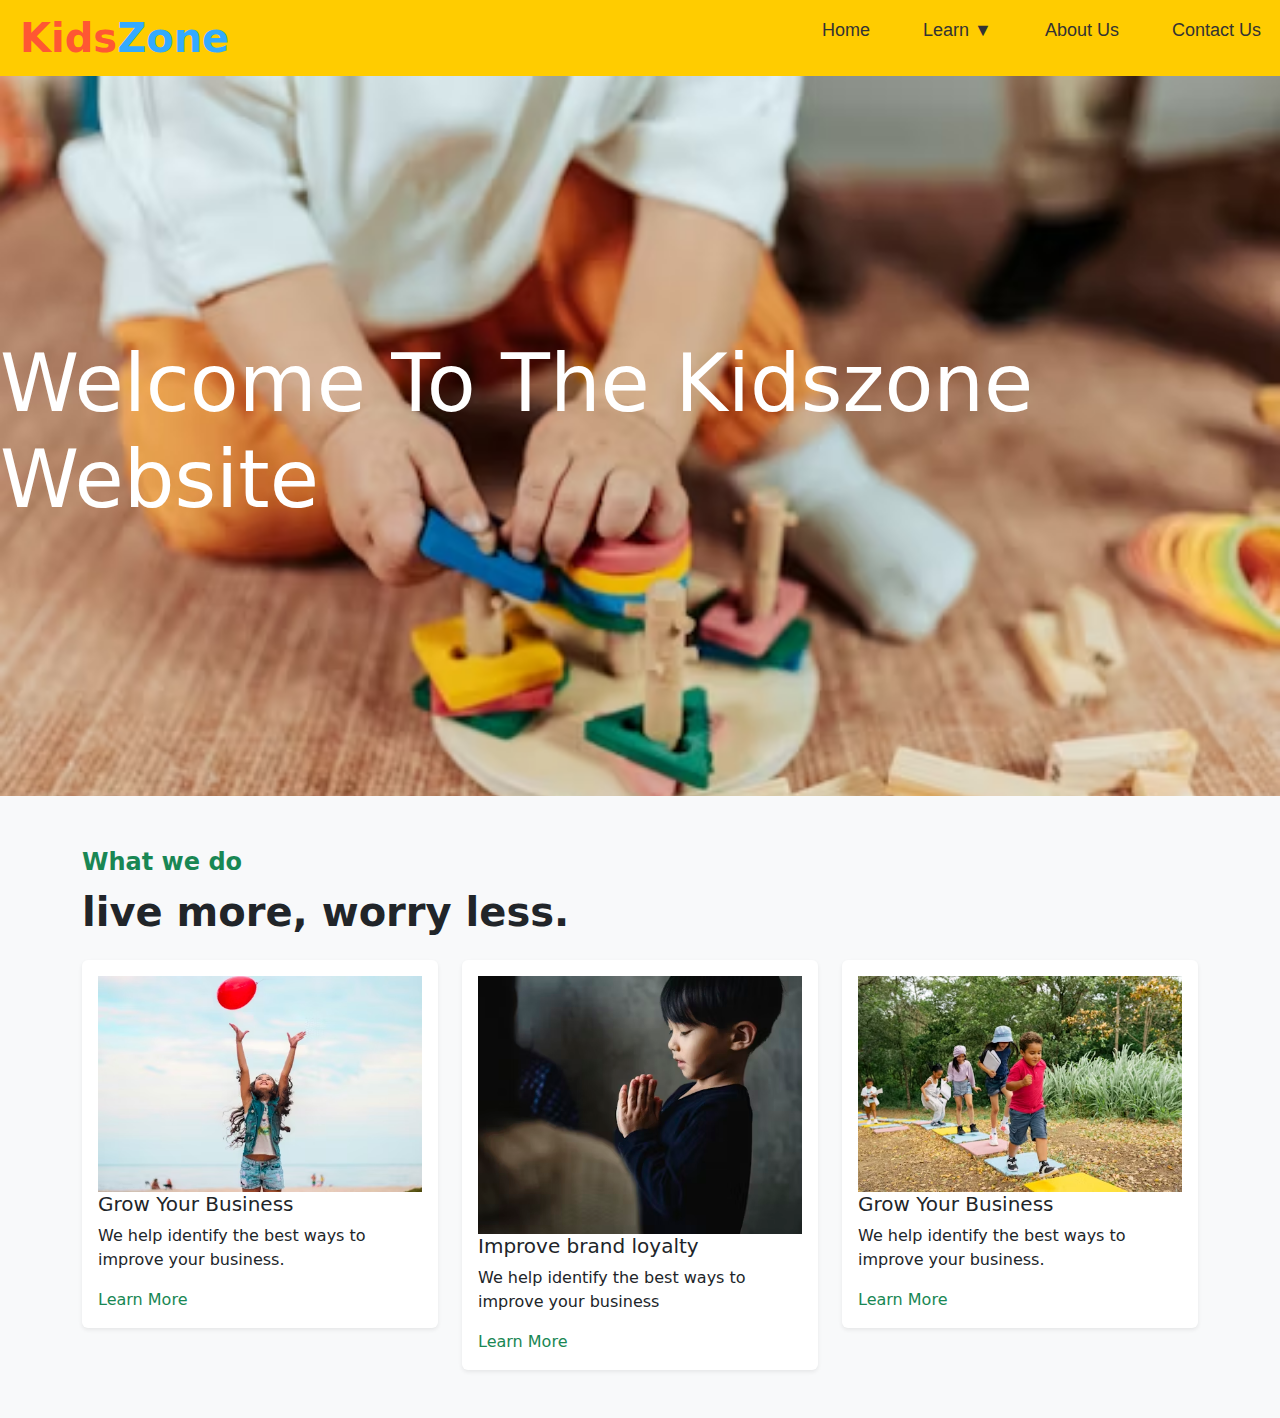
==== Index.html @ 968e3f82 "1stsection" ====
<!DOCTYPE html>
<html lang="en">

<head>
    <meta charset="UTF-8">
    <meta name="viewport" content="width=device-width, initial-scale=1.0">
    <title>KidsZone Navbar</title>
    <link rel="stylesheet" href="styles.css">
    <link href="https://cdn.jsdelivr.net/npm/bootstrap@5.3.3/dist/css/bootstrap.min.css" rel="stylesheet"
        integrity="sha384-QWTKZyjpPEjISv5WaRU9OFeRpok6YctnYmDr5pNlyT2bRjXh0JMhjY6hW+ALEwIH" crossorigin="anonymous">
    <script defer src="script.js"></script>
</head>

<body>
    <nav class="navbar">
        <div class="logo">Kids<span>Zone</span></div>
        <div class="menu-toggle" id="mobile-menu">☰</div>
        <ul class="nav-links">
            <li><a href="#">Home</a></li>
            <li class="dropdown">
                <a href="#">Learn ▼</a>
                <ul class="dropdown-menu">
                    <li><a href="#">ABCs</a></li>
                    <li><a href="#">Numbers</a></li>
                    <li><a href="#">Colors</a></li>
                    <li><a href="#">Animals</a></li>
                </ul>
            </li>
            <li><a href="#">About Us</a></li>
            <li><a href="#">Contact Us</a></li>
        </ul>
    </nav>
   <!-- BANNER -->
    <div class="banner">
        <h1>Welcome To The Kidszone Website</h1>
    </div>

    <section class=" bg-light py-5 ">
        <div class="container">
            <p class="text-success text-upercase fw-bold fs-4 mb-2">What we do</p>
            <h1 class="text-dark fw-bold mb-4 ">live more, worry less.</h1>
            <div class="row">
                <div class="col-md-4">
                    <div class="card border-0 shadow-sm">
                        <div class="card-body">
                            <div>
                                <img src="images/photo-1531325082793-ca7c9db6a4c1.avif" alt="" class="img-fluid">
                            </div>
                            <h5 class="card-title">Grow Your Business</h5>
                            <p class="card-text">We help identify the best ways to improve your business.</p>
                            <a href="#" class="text-decoration-none text-success">Learn More</a>
                        </div>
                    </div>
                </div>
                <div class="col-md-4">
                    <div class="card border-0 shadow-sm">
                        <div class="card-body">
                            <div>
                                <img src="images/premium_photo-1723809829562-9ea00a4bbc70.avif" alt="" class="img-fluid">
                            </div>
                            <h5 class="card-title">Improve brand loyalty</h5>
                            <p class="card-text">We help identify the best ways to improve your business</p>
                            <a href="#" class="text-decoration-none text-success">Learn More</a>
                        </div>
                    </div>
                </div>
                <div class="col-md-4">
                    <div class="card border-0 shadow-sm">
                        <div class="card-body">
                            <div>
                                <img src="images/premium_photo-1686920245950-58617c8a602e.avif" alt="" class="img-fluid">
                            </div>
                            <h5 class="card-title">Grow Your Business</h5>
                            <p class="card-text">We help identify the best ways to improve your business.</p>
                            <a href="#" class="text-decoration-none text-success">Learn More</a>
                        </div>
                    </div>
                </div>
            </div>
        </div>
        </div>


    </section>

 
</body>
<script src="https://cdn.jsdelivr.net/npm/bootstrap@5.3.3/dist/js/bootstrap.bundle.min.js"
    integrity="sha384-YvpcrYf0tY3lHB60NNkmXc5s9fDVZLESaAA55NDzOxhy9GkcIdslK1eN7N6jIeHz"
    crossorigin="anonymous"></script>

</html>
---- styles.css ----
body {
    font-family: Arial, sans-serif;
    margin: 0;
    padding: 0;
    background-color: #f7f7f7;
}

.navbar {
    display: flex;
    justify-content: space-between;
    align-items: center;
    background-color: #ffcc00;
    padding: 15px 20px;
    position: relative;
}

.logo {
    font-size: 40px;
    font-weight: bold;
    color: #ff5733;
    margin-left: 20px;
}

.logo span {
    color: #33aaff;
}

.nav-links {
    list-style: none;
    display: flex;
    gap: 15px;
}

.nav-links li {
    position: relative;
}

.nav-links a {
    text-decoration: none;
    color: #333;
    font-size: 18px;
    padding: 8px 19px;
    font-family: sans-serif;
}

.dropdown-menu {
    display: none;
    position: absolute;
    background: white;
    list-style: none;
    padding: 10px;
    border-radius: 5px;
    top: 100%;
    left: 0;
    box-shadow: 0px 4px 6px rgba(0, 0, 0, 0.1);
}
.dropdown:hover .dropdown-menu {
    display: block;

}

.menu-toggle {
    display: none;
    font-size: 24px;
    cursor: pointer;
}

@media (max-width: 768px) {
    .nav-links {
        display: none;
        flex-direction: column;
        background: #ffcc00;
        width: 100%;
        position: absolute;
        top: 50px;
        left: 0;
        padding: 10px;
    }

    .menu-toggle {
        display: block;
    }

    .nav-links.active {
        display: flex;
    }
}
.banner{
    width: 100%;
    height: 80vh;
    display: flex;
    justify-content: center;
    align-items: center;
    background-image: url(images/premium_photo-1701984401385-4e46c91b24a8.avif);
    background-size: cover;
    color: white;
}
.banner h1{
    font-size: 5rem;
}
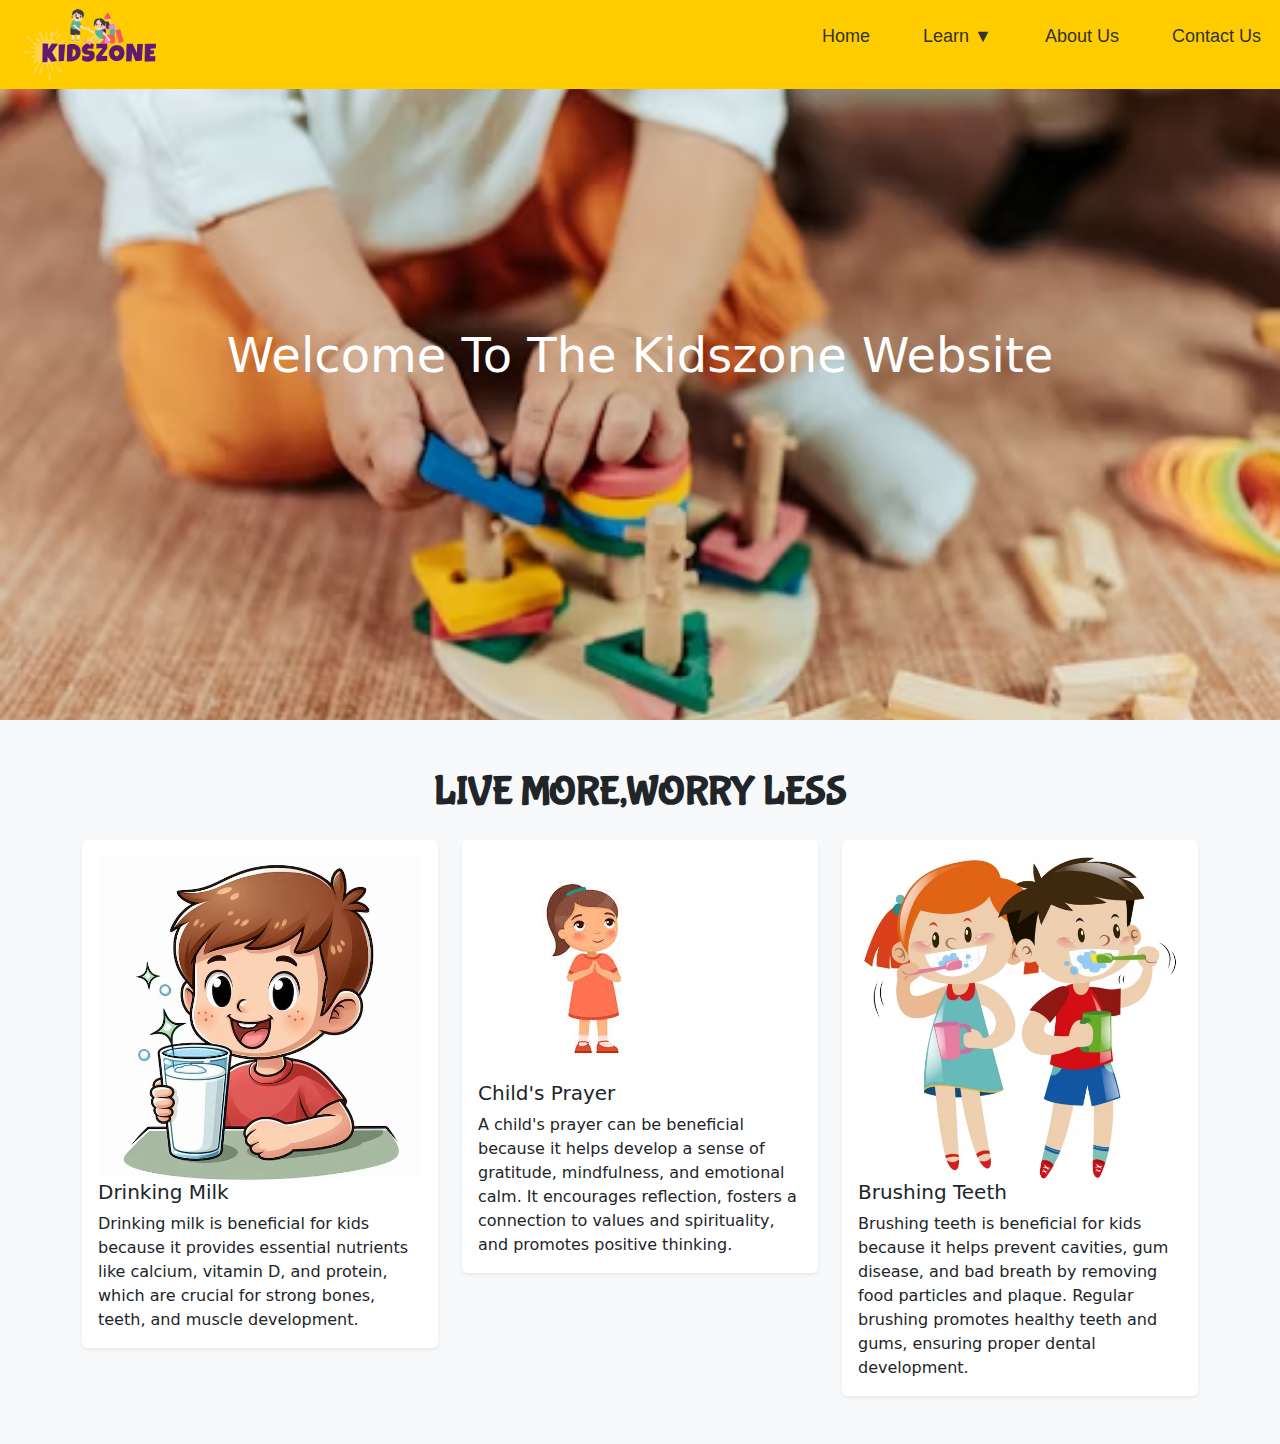
==== commit f592ca35: "added abchtml" ====
--- a/Index.html
+++ b/Index.html
@@ -4,23 +4,25 @@
 <head>
     <meta charset="UTF-8">
     <meta name="viewport" content="width=device-width, initial-scale=1.0">
-    <title>KidsZone Navbar</title>
+    <title>KidsZone</title>
     <link rel="stylesheet" href="styles.css">
     <link href="https://cdn.jsdelivr.net/npm/bootstrap@5.3.3/dist/css/bootstrap.min.css" rel="stylesheet"
         integrity="sha384-QWTKZyjpPEjISv5WaRU9OFeRpok6YctnYmDr5pNlyT2bRjXh0JMhjY6hW+ALEwIH" crossorigin="anonymous">
-    <script defer src="script.js"></script>
+    <link rel="preconnect" href="https://fonts.googleapis.com">
+<link rel="preconnect" href="https://fonts.gstatic.com" crossorigin>
+<link href="https://fonts.googleapis.com/css2?family=Bubblegum+Sans&display=swap" rel="stylesheet">
 </head>
 
 <body>
-    <nav class="navbar">
-        <div class="logo">Kids<span>Zone</span></div>
+    <nav class="navbar fixed-top">
+        <div class="logo "><img src="images/KIDSZOne-removebg-preview.png" alt=""></div>
         <div class="menu-toggle" id="mobile-menu">☰</div>
         <ul class="nav-links">
             <li><a href="#">Home</a></li>
             <li class="dropdown">
                 <a href="#">Learn ▼</a>
                 <ul class="dropdown-menu">
-                    <li><a href="#">ABCs</a></li>
+                    <li><a href="abc.html">ABCs</a></li>
                     <li><a href="#">Numbers</a></li>
                     <li><a href="#">Colors</a></li>
                     <li><a href="#">Animals</a></li>
@@ -32,23 +34,22 @@
     </nav>
    <!-- BANNER -->
     <div class="banner">
-        <h1>Welcome To The Kidszone Website</h1>
+        <h1 class="text-centre">Welcome To The Kidszone Website</h1>
     </div>
 
     <section class=" bg-light py-5 ">
         <div class="container">
-            <p class="text-success text-upercase fw-bold fs-4 mb-2">What we do</p>
-            <h1 class="text-dark fw-bold mb-4 ">live more, worry less.</h1>
+    
+           <center> <h1 class="text-dark fw-bold mb-4 font  ">LIVE MORE,WORRY LESS</h1></center>
             <div class="row">
                 <div class="col-md-4">
                     <div class="card border-0 shadow-sm">
                         <div class="card-body">
                             <div>
-                                <img src="images/photo-1531325082793-ca7c9db6a4c1.avif" alt="" class="img-fluid">
+                                <img src="images/cartoon-illustration-boy-drinking-glass-milk_608297-24737.avif" alt="" class="img-fluid">
                             </div>
-                            <h5 class="card-title">Grow Your Business</h5>
-                            <p class="card-text">We help identify the best ways to improve your business.</p>
-                            <a href="#" class="text-decoration-none text-success">Learn More</a>
+                            <h5 class="card-title">Drinking Milk</h5>
+                            <p class="card-text">Drinking milk is beneficial for kids because it provides essential nutrients like calcium, vitamin D, and protein, which are crucial for strong bones, teeth, and muscle development.</p>
                         </div>
                     </div>
                 </div>
@@ -56,11 +57,10 @@
                     <div class="card border-0 shadow-sm">
                         <div class="card-body">
                             <div>
-                                <img src="images/premium_photo-1723809829562-9ea00a4bbc70.avif" alt="" class="img-fluid">
+                                <img src="images/download.jpg" alt="" class="img-fluid">
                             </div>
-                            <h5 class="card-title">Improve brand loyalty</h5>
-                            <p class="card-text">We help identify the best ways to improve your business</p>
-                            <a href="#" class="text-decoration-none text-success">Learn More</a>
+                            <h5 class="card-title">Child's Prayer</h5>
+                            <p class="card-text">A child's prayer can be beneficial because it helps develop a sense of gratitude, mindfulness, and emotional calm. It encourages reflection, fosters a connection to values and spirituality, and promotes positive thinking.</p>
                         </div>
                     </div>
                 </div>
@@ -68,11 +68,10 @@
                     <div class="card border-0 shadow-sm">
                         <div class="card-body">
                             <div>
-                                <img src="images/premium_photo-1686920245950-58617c8a602e.avif" alt="" class="img-fluid">
+                                <img src="images/kids-brushing-their-teeth_1308-129.avif" alt="" class="img-fluid">
                             </div>
-                            <h5 class="card-title">Grow Your Business</h5>
-                            <p class="card-text">We help identify the best ways to improve your business.</p>
-                            <a href="#" class="text-decoration-none text-success">Learn More</a>
+                            <h5 class="card-title">Brushing Teeth</h5>
+                            <p class="card-text">Brushing teeth is beneficial for kids because it helps prevent cavities, gum disease, and bad breath by removing food particles and plaque. Regular brushing promotes healthy teeth and gums, ensuring proper dental development.</p>
                         </div>
                     </div>
                 </div>
@@ -88,5 +87,6 @@
 <script src="https://cdn.jsdelivr.net/npm/bootstrap@5.3.3/dist/js/bootstrap.bundle.min.js"
     integrity="sha384-YvpcrYf0tY3lHB60NNkmXc5s9fDVZLESaAA55NDzOxhy9GkcIdslK1eN7N6jIeHz"
     crossorigin="anonymous"></script>
+    <script defer src="script.js"></script>
 
 </html>--- a/styles.css
+++ b/styles.css
@@ -33,6 +33,7 @@
 
 .nav-links li {
     position: relative;
+    
 }
 
 .nav-links a {
@@ -96,5 +97,11 @@
     color: white;
 }
 .banner h1{
-    font-size: 5rem;
-}+    font-size: 3rem;
+}
+.logo img{
+width: 140px;
+}
+.font{
+    font-family: 'Bubblegum Sans';
+}
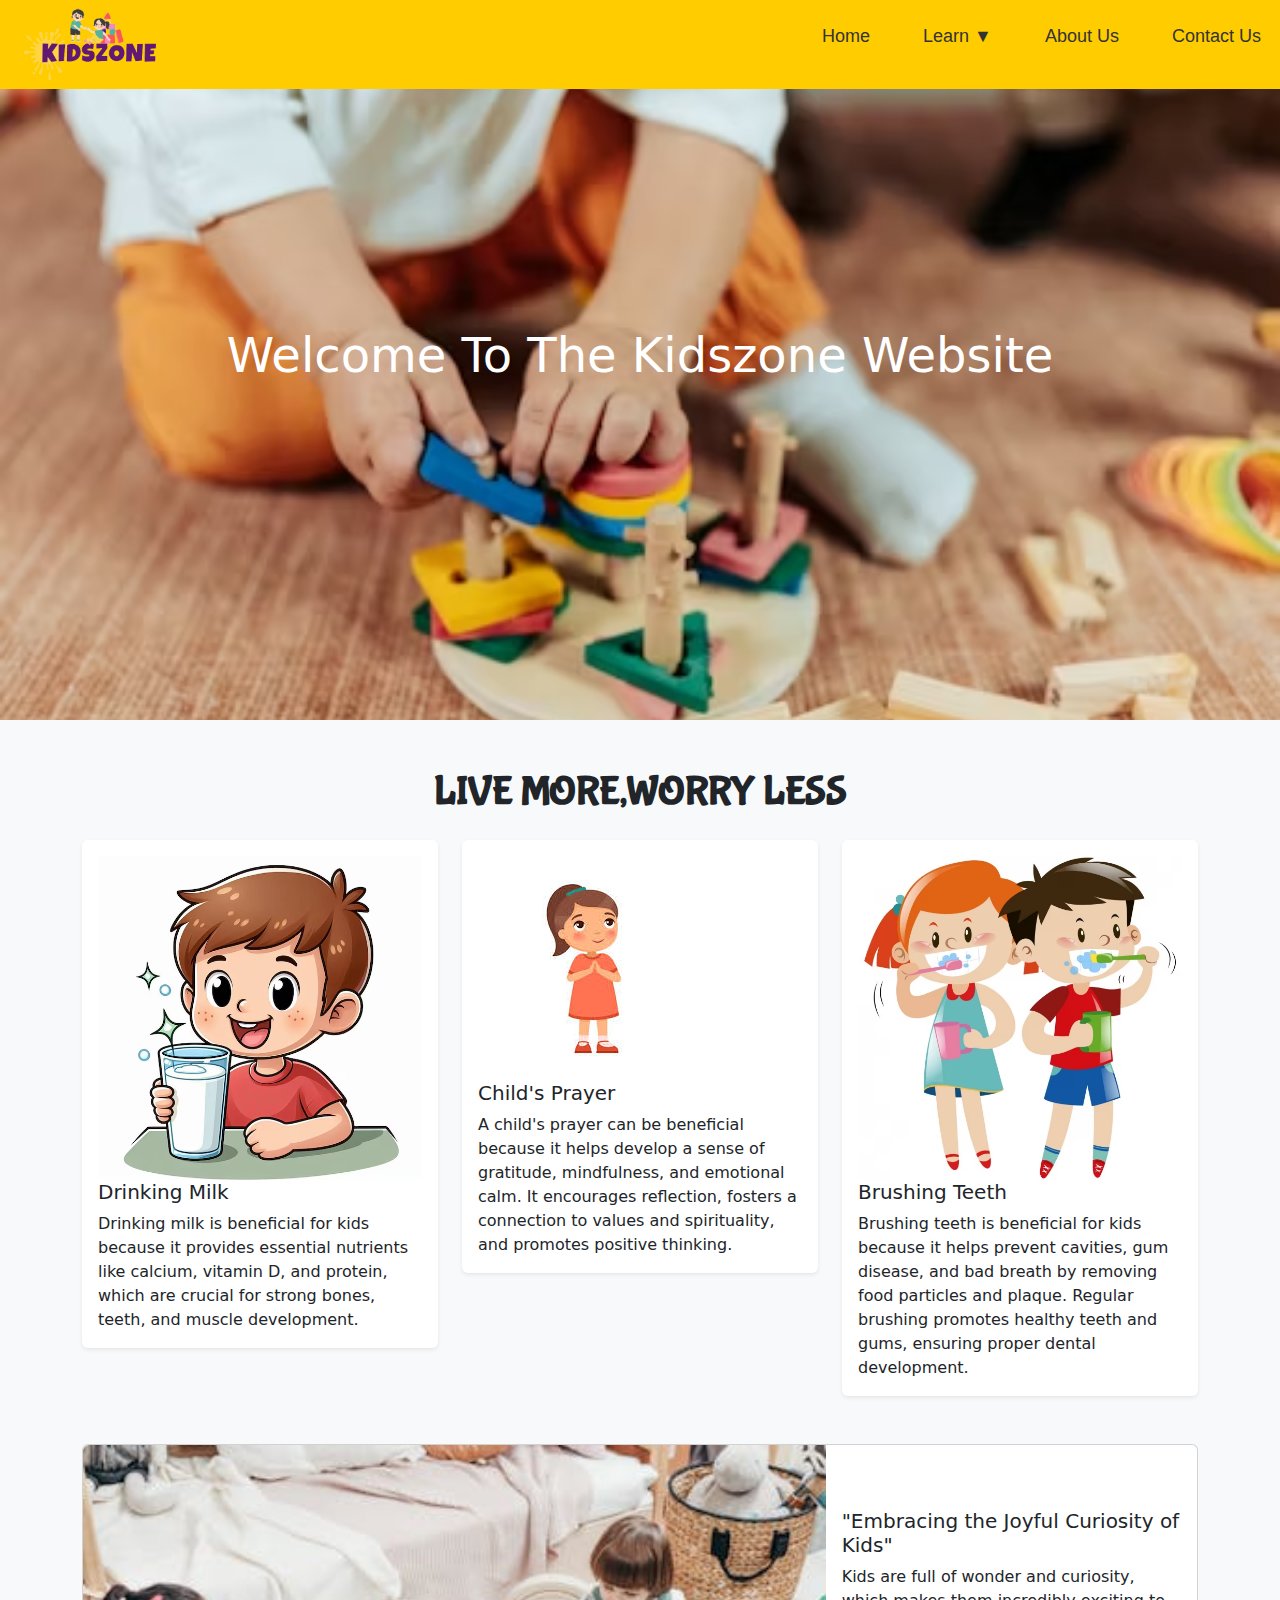
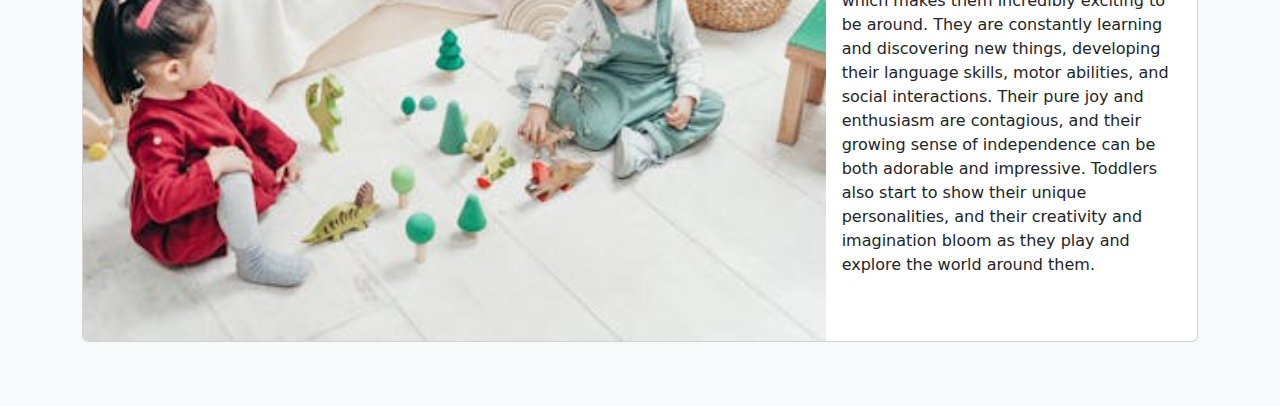
==== commit 4aae735f: "made changes" ====
--- a/Index.html
+++ b/Index.html
@@ -23,8 +23,8 @@
                 <a href="#">Learn ▼</a>
                 <ul class="dropdown-menu">
                     <li><a href="abc.html">ABCs</a></li>
-                    <li><a href="#">Numbers</a></li>
-                    <li><a href="#">Colors</a></li>
+                    <li><a href="number.html">Numbers</a></li>
+                    <li><a href="color .html">Colors</a></li>
                     <li><a href="#">Animals</a></li>
                 </ul>
             </li>
@@ -36,6 +36,7 @@
     <div class="banner">
         <h1 class="text-centre">Welcome To The Kidszone Website</h1>
     </div>
+    <!-- SECTION -->
 
     <section class=" bg-light py-5 ">
         <div class="container">
@@ -78,6 +79,21 @@
             </div>
         </div>
         </div>
+        <div class="container mt-5">
+        <div class="card mb-3" style="max-width: 1600px;">
+            <div class="row g-0">
+              <div class="col-md-8" id="kids-card">
+                <img src="images/toddler-img.jpeg" class="img-fluid rounded-start" alt="..." width="800px">
+              </div>
+              <div class="col-md-4">
+                <div class="card-body">
+                  <h5 class="card-title text-dark mt-5">"Embracing the Joyful Curiosity of Kids"</h5>
+                  <p class="card-text">Kids are full of wonder and curiosity, which makes them incredibly exciting to be around. They are constantly learning and discovering new things, developing their language skills, motor abilities, and social interactions. Their pure joy and enthusiasm are contagious, and their growing sense of independence can be both adorable and impressive. Toddlers also start to show their unique personalities, and their creativity and imagination bloom as they play and explore the world around them.</p>
+                </div>
+              </div>
+            </div>
+          </div>
+        </div>
 
 
     </section>
--- a/styles.css
+++ b/styles.css
@@ -47,7 +47,7 @@
 .dropdown-menu {
     display: none;
     position: absolute;
-    background: white;
+    background: rgb(255, 255, 255);
     list-style: none;
     padding: 10px;
     border-radius: 5px;
@@ -105,3 +105,6 @@
 .font{
     font-family: 'Bubblegum Sans';
 }
+#kids-card img{
+    border: #333;
+}
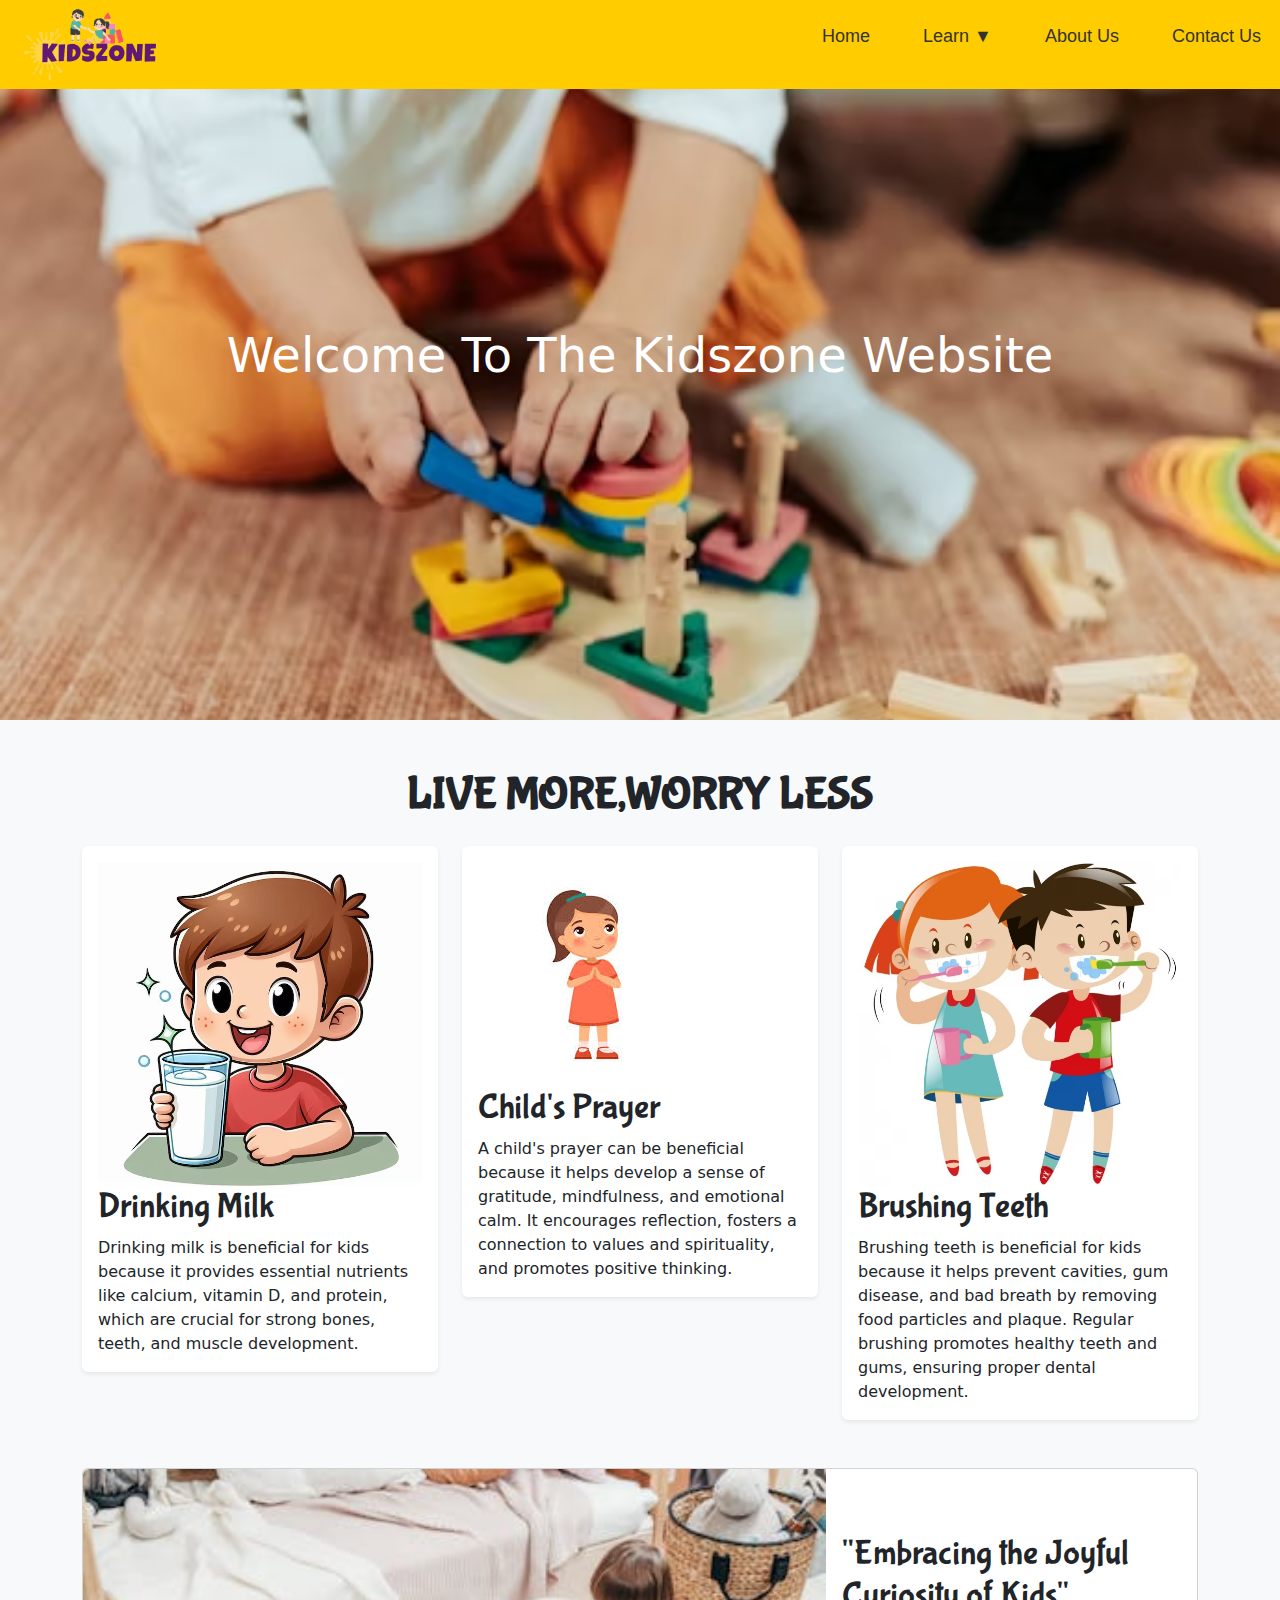
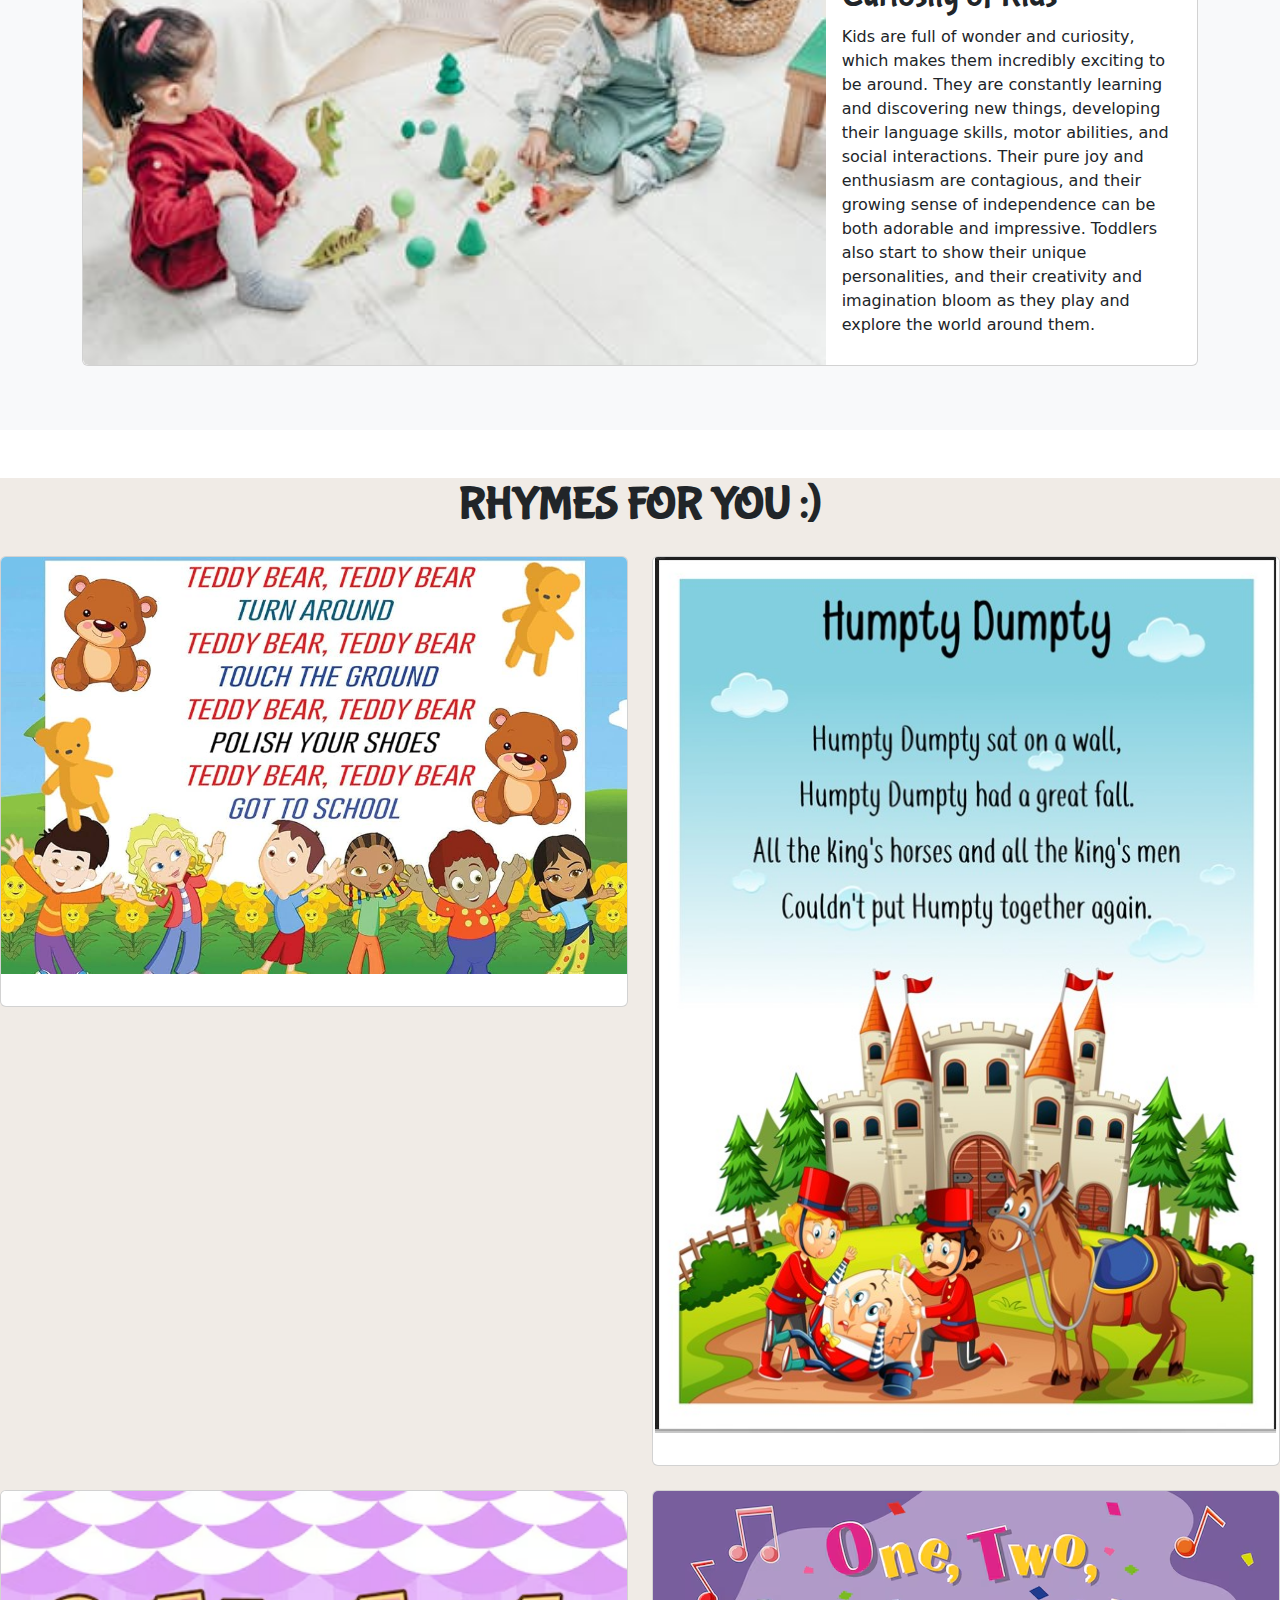
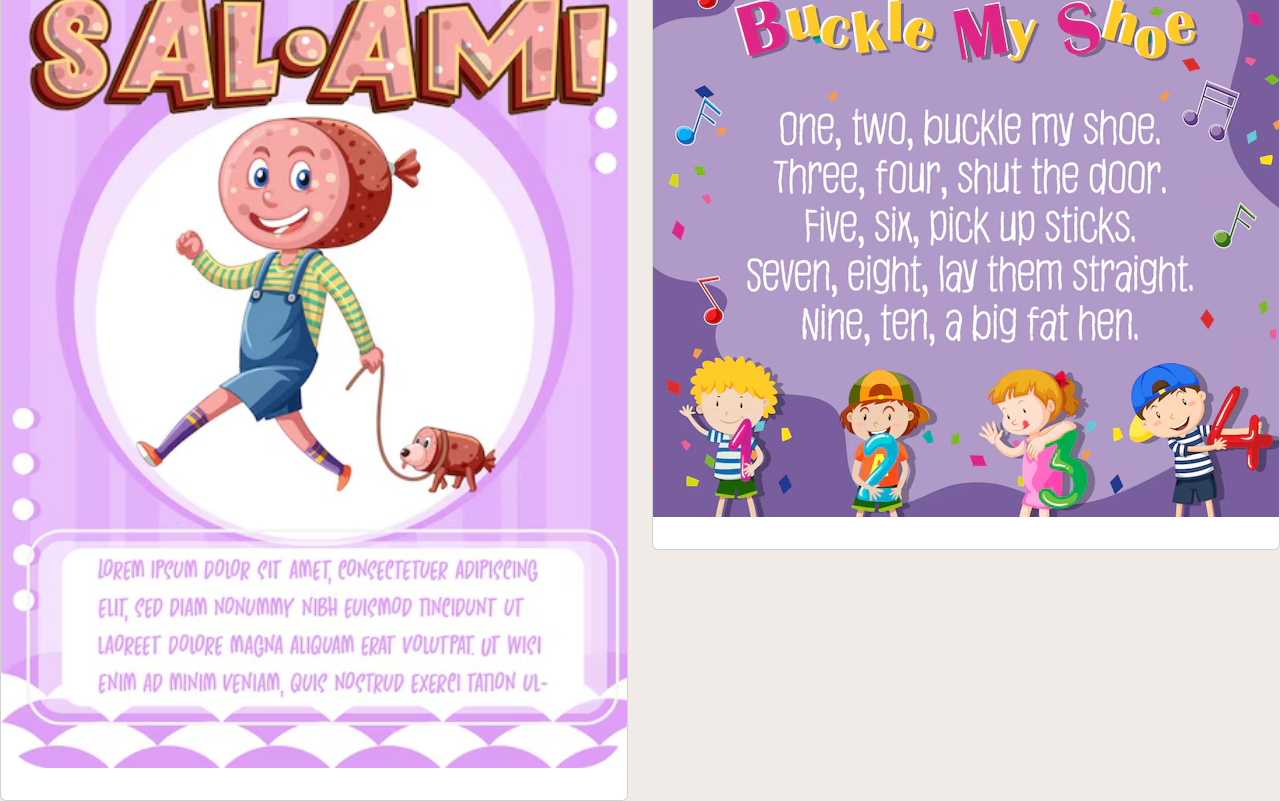
==== commit 6ff7bf52: "veg and days done" ====
--- a/Index.html
+++ b/Index.html
@@ -9,8 +9,8 @@
     <link href="https://cdn.jsdelivr.net/npm/bootstrap@5.3.3/dist/css/bootstrap.min.css" rel="stylesheet"
         integrity="sha384-QWTKZyjpPEjISv5WaRU9OFeRpok6YctnYmDr5pNlyT2bRjXh0JMhjY6hW+ALEwIH" crossorigin="anonymous">
     <link rel="preconnect" href="https://fonts.googleapis.com">
-<link rel="preconnect" href="https://fonts.gstatic.com" crossorigin>
-<link href="https://fonts.googleapis.com/css2?family=Bubblegum+Sans&display=swap" rel="stylesheet">
+    <link rel="preconnect" href="https://fonts.gstatic.com" crossorigin>
+    <link href="https://fonts.googleapis.com/css2?family=Bubblegum+Sans&display=swap" rel="stylesheet">
 </head>
 
 <body>
@@ -18,21 +18,23 @@
         <div class="logo "><img src="images/KIDSZOne-removebg-preview.png" alt=""></div>
         <div class="menu-toggle" id="mobile-menu">☰</div>
         <ul class="nav-links">
-            <li><a href="#">Home</a></li>
+            <li><a href="Index.html">Home</a></li>
             <li class="dropdown">
                 <a href="#">Learn ▼</a>
                 <ul class="dropdown-menu">
                     <li><a href="abc.html">ABCs</a></li>
                     <li><a href="number.html">Numbers</a></li>
                     <li><a href="color .html">Colors</a></li>
-                    <li><a href="#">Animals</a></li>
+                    <li><a href="animal.html">Animals</a></li>
+                    <li><a href="days.html">Days&Months</a></li>
+                    <li><a href="vegetable.html">Vegetable&Fruits</a></li>
                 </ul>
             </li>
             <li><a href="#">About Us</a></li>
             <li><a href="#">Contact Us</a></li>
         </ul>
     </nav>
-   <!-- BANNER -->
+    <!-- BANNER -->
     <div class="banner">
         <h1 class="text-centre">Welcome To The Kidszone Website</h1>
     </div>
@@ -40,17 +42,22 @@
 
     <section class=" bg-light py-5 ">
         <div class="container">
-    
-           <center> <h1 class="text-dark fw-bold mb-4 font  ">LIVE MORE,WORRY LESS</h1></center>
+
+            <center>
+                <h1 class="text-dark fw-bold mb-4 font  ">LIVE MORE,WORRY LESS</h1>
+            </center>
             <div class="row">
                 <div class="col-md-4">
                     <div class="card border-0 shadow-sm">
                         <div class="card-body">
                             <div>
-                                <img src="images/cartoon-illustration-boy-drinking-glass-milk_608297-24737.avif" alt="" class="img-fluid">
+                                <img src="images/cartoon-illustration-boy-drinking-glass-milk_608297-24737.avif" alt=""
+                                    class="img-fluid">
                             </div>
                             <h5 class="card-title">Drinking Milk</h5>
-                            <p class="card-text">Drinking milk is beneficial for kids because it provides essential nutrients like calcium, vitamin D, and protein, which are crucial for strong bones, teeth, and muscle development.</p>
+                            <p class="card-text">Drinking milk is beneficial for kids because it provides essential
+                                nutrients like calcium, vitamin D, and protein, which are crucial for strong bones,
+                                teeth, and muscle development.</p>
                         </div>
                     </div>
                 </div>
@@ -61,7 +68,9 @@
                                 <img src="images/download.jpg" alt="" class="img-fluid">
                             </div>
                             <h5 class="card-title">Child's Prayer</h5>
-                            <p class="card-text">A child's prayer can be beneficial because it helps develop a sense of gratitude, mindfulness, and emotional calm. It encourages reflection, fosters a connection to values and spirituality, and promotes positive thinking.</p>
+                            <p class="card-text">A child's prayer can be beneficial because it helps develop a sense of
+                                gratitude, mindfulness, and emotional calm. It encourages reflection, fosters a
+                                connection to values and spirituality, and promotes positive thinking.</p>
                         </div>
                     </div>
                 </div>
@@ -72,7 +81,9 @@
                                 <img src="images/kids-brushing-their-teeth_1308-129.avif" alt="" class="img-fluid">
                             </div>
                             <h5 class="card-title">Brushing Teeth</h5>
-                            <p class="card-text">Brushing teeth is beneficial for kids because it helps prevent cavities, gum disease, and bad breath by removing food particles and plaque. Regular brushing promotes healthy teeth and gums, ensuring proper dental development.</p>
+                            <p class="card-text">Brushing teeth is beneficial for kids because it helps prevent
+                                cavities, gum disease, and bad breath by removing food particles and plaque. Regular
+                                brushing promotes healthy teeth and gums, ensuring proper dental development.</p>
                         </div>
                     </div>
                 </div>
@@ -80,29 +91,83 @@
         </div>
         </div>
         <div class="container mt-5">
-        <div class="card mb-3" style="max-width: 1600px;">
-            <div class="row g-0">
-              <div class="col-md-8" id="kids-card">
-                <img src="images/toddler-img.jpeg" class="img-fluid rounded-start" alt="..." width="800px">
-              </div>
-              <div class="col-md-4">
-                <div class="card-body">
-                  <h5 class="card-title text-dark mt-5">"Embracing the Joyful Curiosity of Kids"</h5>
-                  <p class="card-text">Kids are full of wonder and curiosity, which makes them incredibly exciting to be around. They are constantly learning and discovering new things, developing their language skills, motor abilities, and social interactions. Their pure joy and enthusiasm are contagious, and their growing sense of independence can be both adorable and impressive. Toddlers also start to show their unique personalities, and their creativity and imagination bloom as they play and explore the world around them.</p>
+            <div class="card mb-3" style="max-width: 1600px;">
+                <div class="row g-0">
+                    <div class="col-md-8" id="kids-card">
+                        <img src="images/toddler-img.jpeg" class="img-fluid rounded-start" alt="..." width="800px">
+                    </div>
+                    <div class="col-md-4">
+                        <div class="card-body">
+                            <h5 class="card-title text-dark mt-5">"Embracing the Joyful Curiosity of Kids"</h5>
+                            <p class="card-text">Kids are full of wonder and curiosity, which makes them incredibly
+                                exciting to be around. They are constantly learning and discovering new things,
+                                developing their language skills, motor abilities, and social interactions. Their pure
+                                joy and enthusiasm are contagious, and their growing sense of independence can be both
+                                adorable and impressive. Toddlers also start to show their unique personalities, and
+                                their creativity and imagination bloom as they play and explore the world around them.
+                            </p>
+                        </div>
+                    </div>
                 </div>
-              </div>
             </div>
-          </div>
         </div>
 
 
     </section>
+    <section id="backg">
+        <div class="rhymes">
+            <center>
+                <h1 class="text-dark fw-bold mb-4 font mt-5  ">RHYMES FOR YOU :)</h1>
+            </center>
+            <div class="row g-4">
+                <!-- Card 1 -->
+                <div class="col-lg-6">
+                    <div class="card d-flex flex-column">
+                        <img src="images/2nd-img.jpeg" class="card-img-top" alt="Digital Marketing Agency Website" />
+                        <div class="card-body d-flex flex-column">
+                           
+                        </div>
+                    </div>
+                </div>
 
- 
+                <!-- Card 2 -->
+                <div class="col-lg-6">
+                    <div class="card d-flex flex-column">
+                        <img src="images/humpty-dumpty img.jpeg" class="card-img-top" alt="Plan your tasks every day" />
+                        <div class="card-body d-flex flex-column">
+                           
+                        </div>
+                    </div>
+                </div>
+
+                <!-- Card 3 (Moved Up) -->
+                <div class="col-lg-6 mt-lg-n5 moved-up">
+                    <!-- Added class mt-lg-n5 -->
+                    <div class="card d-flex flex-column">
+                        <img src="images/lorem.avif"   width="50%" class="card-img-top" alt="Your Marketing Solution" />
+                        <div class="card-body d-flex flex-column">
+                           
+                        </div>
+                    </div>
+                </div>
+
+                <!-- Card 4 -->
+                <div class="col-lg-6">
+                    <div class="card d-flex flex-column">
+                        <img src="images/huckle buckle.avif" width="40%" class="card-img-top" alt="Digital Marketing" />
+                        <div class="card-body d-flex flex-column">
+                            
+                        </div>
+                    </div>
+                </div>
+            </div>
+        </div>
+    </section>
+
 </body>
 <script src="https://cdn.jsdelivr.net/npm/bootstrap@5.3.3/dist/js/bootstrap.bundle.min.js"
     integrity="sha384-YvpcrYf0tY3lHB60NNkmXc5s9fDVZLESaAA55NDzOxhy9GkcIdslK1eN7N6jIeHz"
     crossorigin="anonymous"></script>
-    <script defer src="script.js"></script>
+<script defer src="script.js"></script>
 
 </html>--- a/styles.css
+++ b/styles.css
@@ -104,7 +104,16 @@
 }
 .font{
     font-family: 'Bubblegum Sans';
+    font-size: 45px
 }
 #kids-card img{
     border: #333;
 }
+.card-body h5{
+    font-family: 'bubblegum sans';
+    font-size: 35px;
+   ;
+}
+#backg{
+    background-color: rgb(240, 235, 230);
+}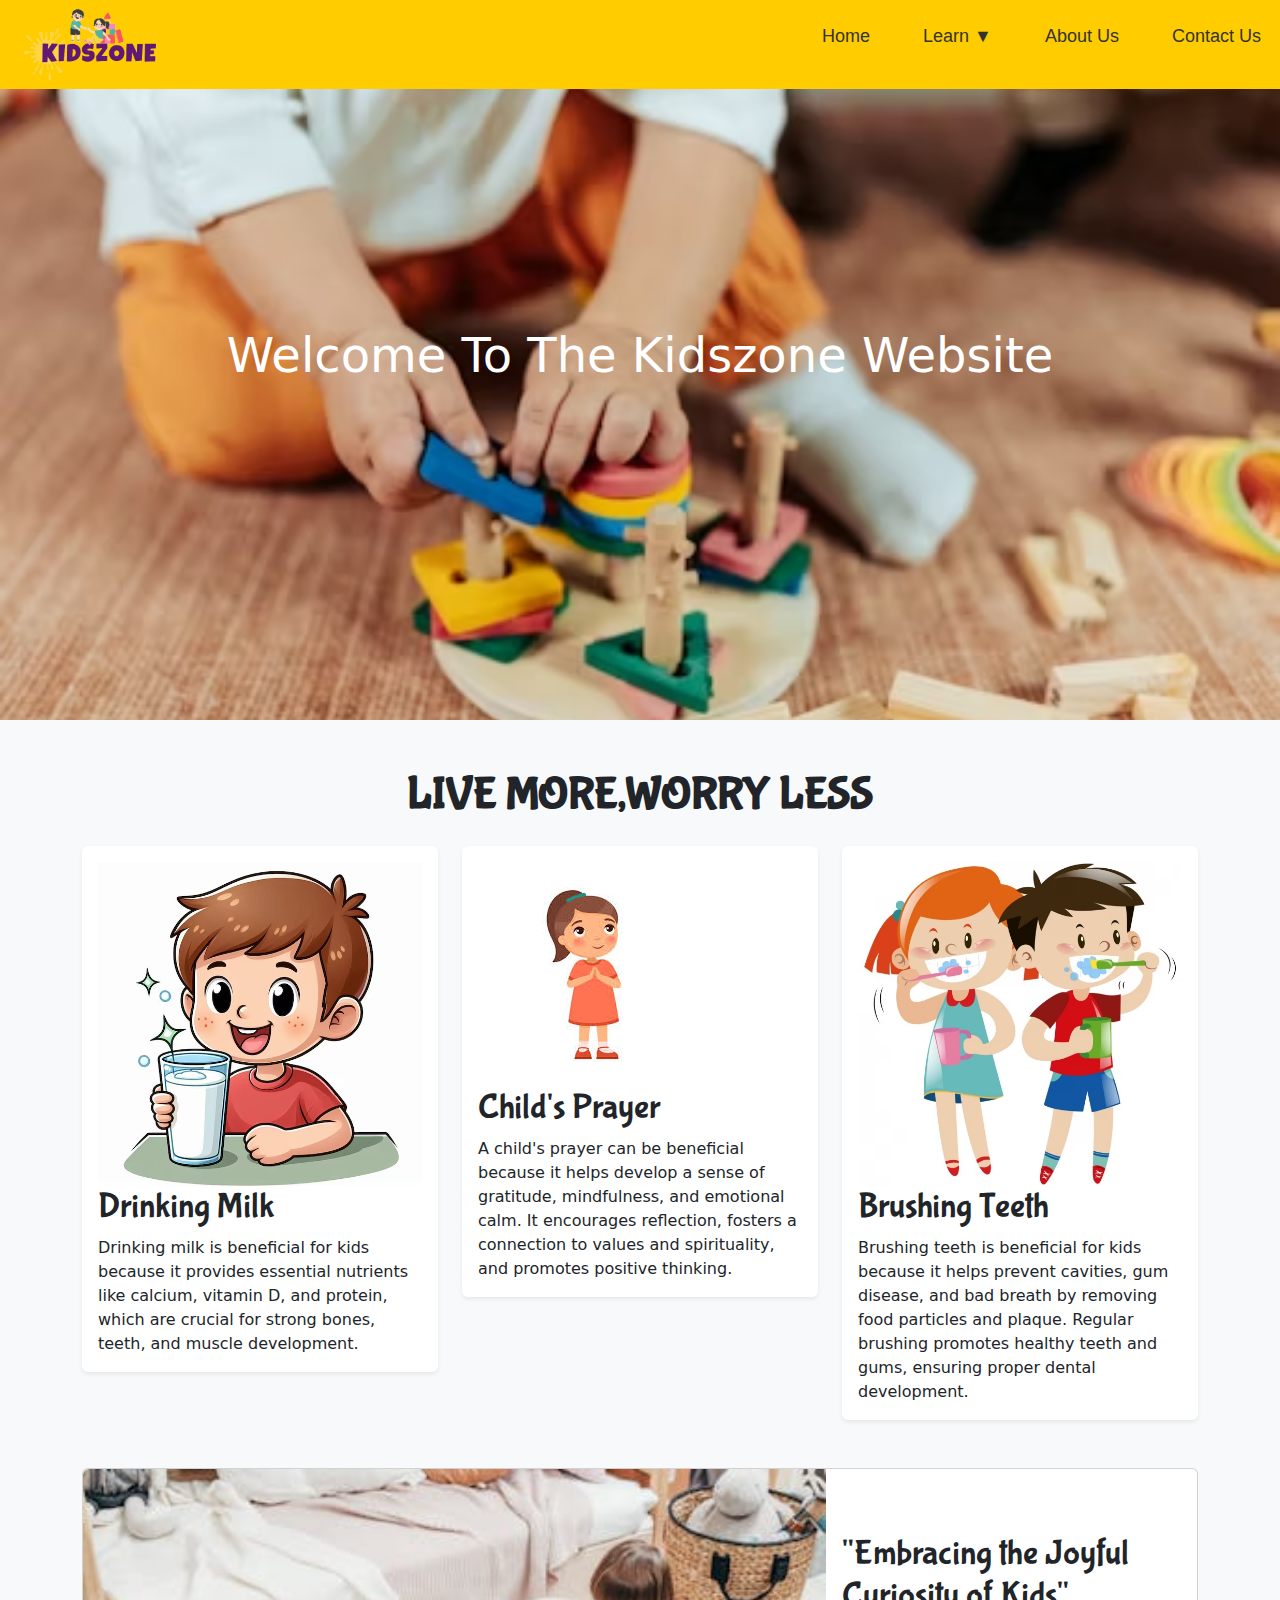
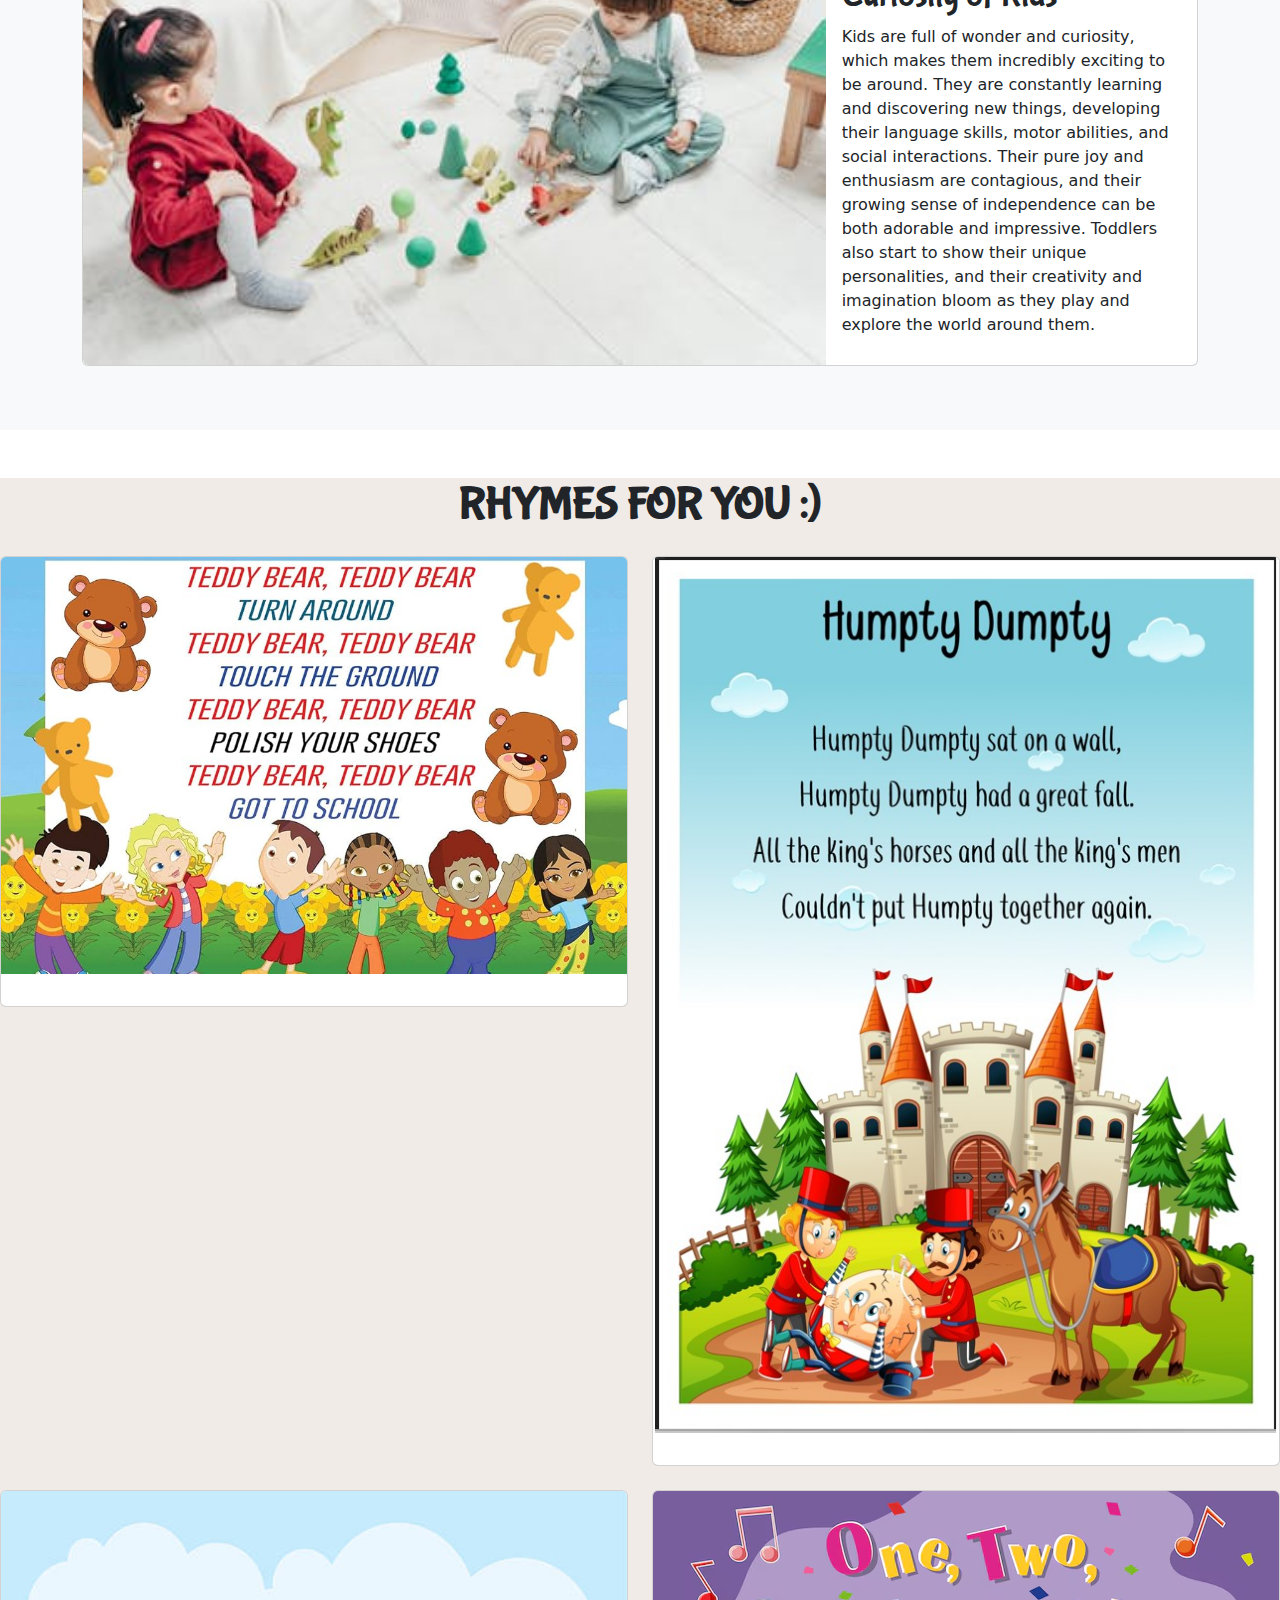
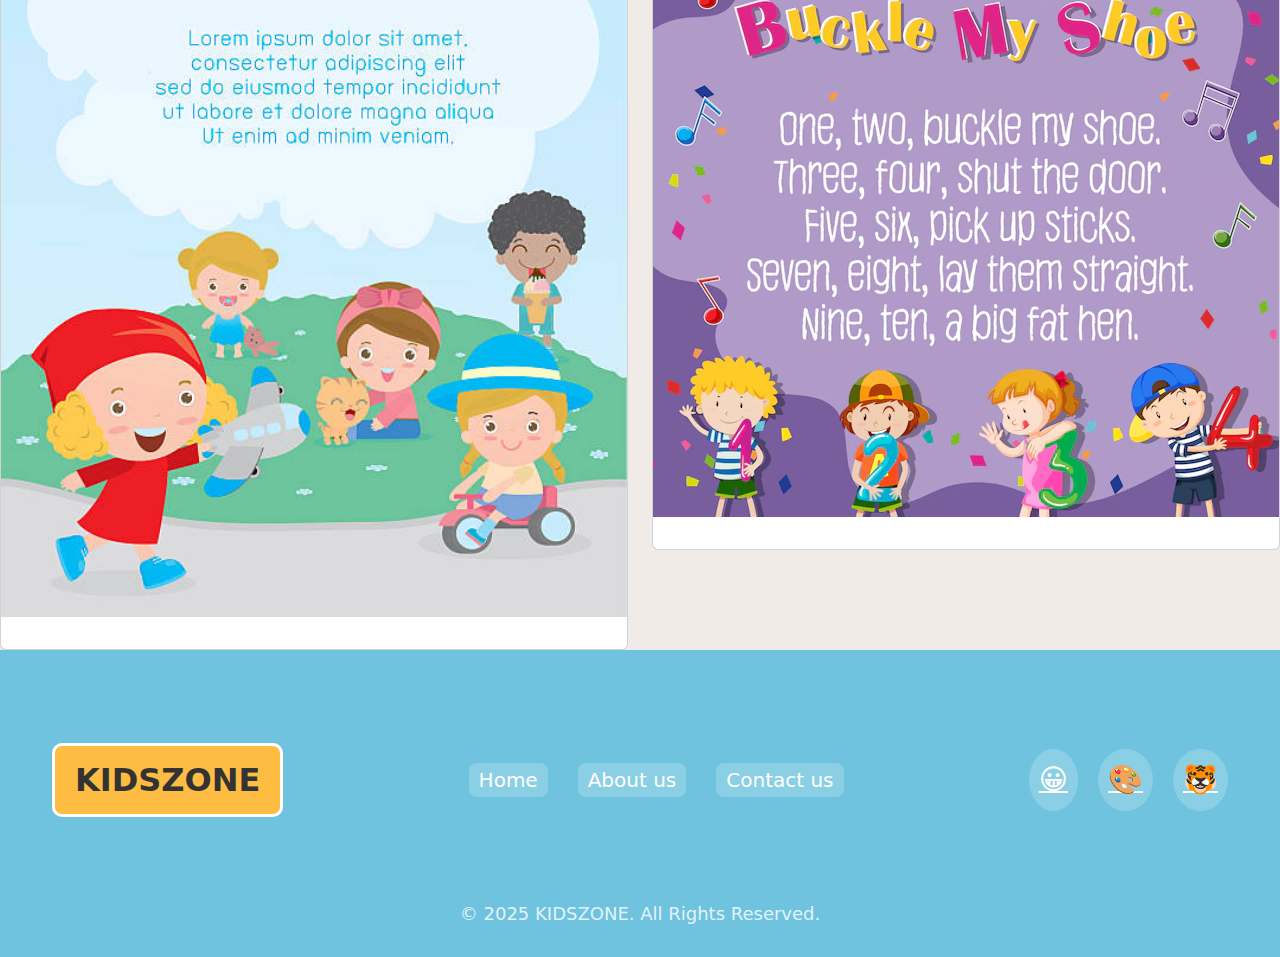
==== commit 6d179cbe: "webcomplete" ====
--- a/Index.html
+++ b/Index.html
@@ -30,8 +30,8 @@
                     <li><a href="vegetable.html">Vegetable&Fruits</a></li>
                 </ul>
             </li>
-            <li><a href="#">About Us</a></li>
-            <li><a href="#">Contact Us</a></li>
+            <li><a href="about.html">About Us</a></li>
+            <li><a href="contact.html">Contact Us</a></li>
         </ul>
     </nav>
     <!-- BANNER -->
@@ -144,7 +144,7 @@
                 <div class="col-lg-6 mt-lg-n5 moved-up">
                     <!-- Added class mt-lg-n5 -->
                     <div class="card d-flex flex-column">
-                        <img src="images/lorem.avif"   width="50%" class="card-img-top" alt="Your Marketing Solution" />
+                        <img src="images/3rd-poem.jpeg"   width="50%" class="card-img-top" alt="Your Marketing Solution" />
                         <div class="card-body d-flex flex-column">
                            
                         </div>
@@ -163,7 +163,27 @@
             </div>
         </div>
     </section>
+<!-- FOOTER -->
 
+  <!-- Footer Section -->
+  <footer class="footer">
+    <div class="footer-container">
+      <div class="footer-logo">KIDSZONE</div>
+      <ul class="footer-nav">
+        <li><a href="Index.html">Home</a></li>
+        <li><a href="about.html">About us</a></li>
+        <li><a href="contact.html">Contact us</a></li>
+      </ul>
+      <div class="footer-social">
+        <a href="abc.html" >😀</a>
+        <a href="color .html" >🎨</a>
+        <a href="animal.html" >🐯</a>
+      </div>
+    </div>
+    <div class="footer-bottom">
+      &copy; 2025 KIDSZONE. All Rights Reserved.
+    </div>
+  </footer>
 </body>
 <script src="https://cdn.jsdelivr.net/npm/bootstrap@5.3.3/dist/js/bootstrap.bundle.min.js"
     integrity="sha384-YvpcrYf0tY3lHB60NNkmXc5s9fDVZLESaAA55NDzOxhy9GkcIdslK1eN7N6jIeHz"
--- a/styles.css
+++ b/styles.css
@@ -54,6 +54,7 @@
     top: 100%;
     left: 0;
     box-shadow: 0px 4px 6px rgba(0, 0, 0, 0.1);
+ 
 }
 .dropdown:hover .dropdown-menu {
     display: block;
@@ -116,4 +117,93 @@
 }
 #backg{
     background-color: rgb(240, 235, 230);
-}+}
+/* FOOTER */
+ 
+  .footer {
+    background: #6FC3DF; 
+    color: #fff;
+    padding: 30px 0;
+    text-align: center;
+    width: 100%; 
+  }
+  .footer-container {
+    width: 95%; 
+    max-width: 1600px; 
+    margin: 0 auto;
+    display: flex;
+    flex-wrap: wrap;
+    justify-content: space-between;
+    align-items: center;
+    padding: 0 20px;
+    height: 200px;
+  }
+  .footer-logo {
+    font-size: 32px; 
+    font-weight: bold;
+    border: 3px solid #fff;
+    border-radius: 10px;
+    padding: 10px 20px;
+    background: #FFBC42;
+    color: #333;
+  }
+  .footer-nav {
+    list-style: none;
+    display: flex;
+    gap: 30px;
+    flex-wrap: wrap;
+    padding: 0;
+    margin: 0;
+  }
+  .footer-nav li a {
+    color: #fff;
+    text-decoration: none;
+    font-size: 20px; 
+    transition: color 0.3s, transform 0.3s;
+    padding: 5px 10px;
+    border-radius: 8px;
+    background: rgba(255, 255, 255, 0.2);
+  }
+  .footer-nav li a:hover {
+    color: #333;
+    background: #FFBC42;
+    transform: scale(1.1);
+  }
+  .footer-social {
+    display: flex;
+    gap: 20px;
+  }
+  .footer-social a {
+    color: #fff;
+    font-size: 28px; 
+    transition: color 0.3s, transform 0.3s;
+    background: rgba(255, 255, 255, 0.2);
+    padding: 10px;
+    border-radius: 50%;
+    display: inline-block;
+  }
+  .footer-social a:hover {
+    color: #333;
+    background: #FFBC42;
+    transform: scale(1.2);
+  }
+  .footer-bottom {
+    margin-top: 20px;
+    font-size: 18px;
+    opacity: 0.8;
+  }
+  
+  @media (max-width: 768px) {
+    .footer-container {
+      flex-direction: column;
+      text-align: center;
+    }
+    .footer-nav {
+      justify-content: center;
+      padding-top: 15px;
+    }
+    .footer-social {
+      justify-content: center;
+      margin-top: 15px;
+    }
+  }